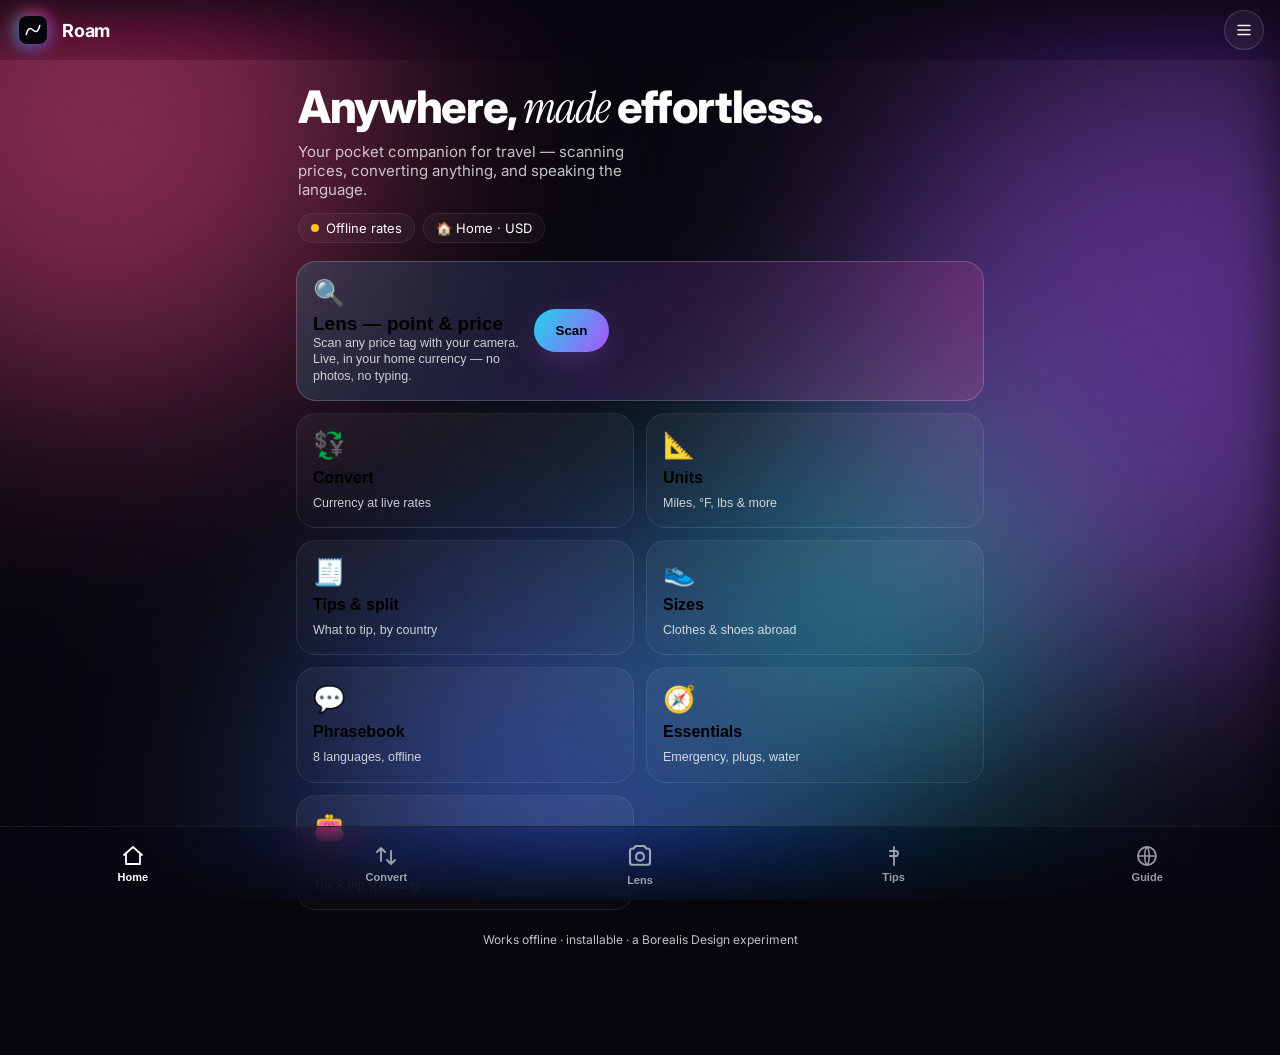
==== converter/index.html @ 6e143a07 "Roam: replace studio escape-link with an in-app menu Roam is a standalone installable app; the appba" ====
<!DOCTYPE html>
<html lang="en">
<head>
<meta charset="UTF-8" />
<meta name="viewport" content="width=device-width, initial-scale=1.0, viewport-fit=cover, maximum-scale=1" />
<title>Roam — your pocket travel companion</title>
<meta name="description" content="Roam by Borealis: point your camera at any price tag and see it in your home currency — plus offline converters, tipping, sizes, a phrasebook and country essentials for travellers." />
<meta name="theme-color" content="#07060d" />

<!-- PWA -->
<link rel="manifest" href="manifest.webmanifest" />
<meta name="mobile-web-app-capable" content="yes" />
<meta name="apple-mobile-web-app-capable" content="yes" />
<meta name="apple-mobile-web-app-status-bar-style" content="black-translucent" />
<meta name="apple-mobile-web-app-title" content="Roam" />
<meta name="application-name" content="Roam" />

<link rel="icon" type="image/svg+xml" href="/favicon.svg" />
<link rel="icon" type="image/png" sizes="192x192" href="icons/icon-192.png" />
<link rel="apple-touch-icon" href="icons/apple-touch-icon.png" />

<link rel="preconnect" href="https://fonts.googleapis.com" />
<link rel="preconnect" href="https://fonts.gstatic.com" crossorigin />
<!-- Fonts load async so a slow font CDN can never block rendering; system
     fonts show first (display=swap) and Inter swaps in when ready. -->
<link rel="preload" as="style" href="https://fonts.googleapis.com/css2?family=Inter:wght@300;400;500;600;700;800;900&family=Instrument+Serif:ital@0;1&display=swap" />
<link href="https://fonts.googleapis.com/css2?family=Inter:wght@300;400;500;600;700;800;900&family=Instrument+Serif:ital@0;1&display=swap" rel="stylesheet" media="print" onload="this.media='all'" />
<noscript><link href="https://fonts.googleapis.com/css2?family=Inter:wght@300;400;500;600;700;800;900&family=Instrument+Serif:ital@0;1&display=swap" rel="stylesheet" /></noscript>

<style>
  :root {
    --bg: #07060d; --bg-2: #0c0a18; --fg: #ffffff; --muted: #ffffff;
    --border: rgba(255,255,255,0.08); --border-strong: rgba(255,255,255,0.16);
    --aurora-1: #ff4d8d; --aurora-2: #a855f7; --aurora-3: #4f7cff;
    --aurora-4: #22d3ee; --aurora-5: #fbbf24; --aurora-6: #34d399;
    --good: #34d399; --warn: #fbbf24; --bad: #fb7185;
    --safe-top: env(safe-area-inset-top, 0px);
    --safe-bottom: env(safe-area-inset-bottom, 0px);
  }
  * { box-sizing: border-box; -webkit-tap-highlight-color: transparent; }
  html { -webkit-text-size-adjust: 100%; }
  body {
    margin: 0; min-height: 100vh; background: var(--bg); color: var(--fg);
    font-family: 'Inter', system-ui, -apple-system, sans-serif;
    -webkit-font-smoothing: antialiased; -moz-osx-font-smoothing: grayscale;
    overflow-x: hidden;
  }
  .serif { font-family: 'Instrument Serif', serif; font-weight: 400; font-style: italic; }

  /* Aurora backdrop */
  .aurora-stage { position: fixed; inset: 0; overflow: hidden; z-index: 0; pointer-events: none; }
  .aurora-blob { position: absolute; border-radius: 50%; filter: blur(120px); opacity: 0.5; mix-blend-mode: screen; will-change: transform; }
  .b1 { background: var(--aurora-1); width: 560px; height: 560px; top: -160px; left: -180px; animation: f1 18s ease-in-out infinite alternate; }
  .b2 { background: var(--aurora-2); width: 640px; height: 640px; top: 20px; right: -220px; animation: f2 22s ease-in-out infinite alternate; }
  .b3 { background: var(--aurora-3); width: 520px; height: 520px; bottom: -160px; left: 24%; animation: f3 20s ease-in-out infinite alternate; }
  .b4 { background: var(--aurora-4); width: 380px; height: 380px; top: 46%; left: 54%; animation: f4 24s ease-in-out infinite alternate; }
  @keyframes f1 { to { transform: translate(180px,120px) scale(1.2);} }
  @keyframes f2 { to { transform: translate(-160px,180px) scale(0.9);} }
  @keyframes f3 { to { transform: translate(150px,-180px) scale(1.15);} }
  @keyframes f4 { to { transform: translate(-180px,-110px) scale(1.3);} }
  .noise { position: fixed; inset: 0; pointer-events: none; opacity: 0.05; z-index: 1;
    background-image: url("data:image/svg+xml,%3Csvg viewBox='0 0 200 200' xmlns='http://www.w3.org/2000/svg'%3E%3Cfilter id='n'%3E%3CfeTurbulence type='fractalNoise' baseFrequency='0.9' numOctaves='3'/%3E%3C/filter%3E%3Crect width='100%25' height='100%25' filter='url(%23n)' opacity='0.6'/%3E%3C/svg%3E"); mix-blend-mode: overlay; }

  .glass { position: relative; border-radius: 24px;
    background: linear-gradient(180deg, rgba(255,255,255,0.055), rgba(255,255,255,0.015));
    backdrop-filter: blur(24px) saturate(180%); -webkit-backdrop-filter: blur(24px) saturate(180%);
    border: 1px solid var(--border);
    box-shadow: inset 0 1px 0 0 rgba(255,255,255,0.14), 0 20px 60px -22px rgba(0,0,0,0.6); }

  .btn-primary { display:inline-flex; align-items:center; justify-content:center; gap:8px;
    padding:14px 22px; border-radius:999px; font-weight:600; color:#000; border:0; cursor:pointer;
    background: linear-gradient(120deg, var(--aurora-4), var(--aurora-2), var(--aurora-1)); background-size:200% 200%;
    transition: transform .3s cubic-bezier(.2,.9,.3,1), background-position .6s ease, box-shadow .4s ease;
    box-shadow: 0 8px 34px -10px rgba(168,85,247,0.55); }
  .btn-primary:hover { background-position:100% 50%; transform: translateY(-1px); }
  .btn-primary:active { transform: translateY(0); }
  .btn-ghost { display:inline-flex; align-items:center; justify-content:center; gap:8px;
    padding:12px 18px; border-radius:999px; font-weight:600; color:var(--fg); cursor:pointer;
    border:1px solid var(--border-strong); background: linear-gradient(180deg, rgba(255,255,255,0.07), rgba(255,255,255,0.02));
    transition: border-color .25s, background .25s; text-decoration:none; }
  .btn-ghost:hover { border-color: rgba(255,255,255,0.3); background: linear-gradient(180deg, rgba(255,255,255,0.11), rgba(255,255,255,0.03)); }

  /* App bar */
  #appbar { position: sticky; top: 0; z-index: 40; padding: calc(var(--safe-top) + 10px) 16px 10px;
    display:flex; align-items:center; gap:12px;
    backdrop-filter: blur(20px) saturate(160%); -webkit-backdrop-filter: blur(20px) saturate(160%);
    background: linear-gradient(180deg, rgba(7,6,13,0.7), rgba(7,6,13,0.25)); }
  #appbar .title { font-weight: 700; font-size: 18px; letter-spacing:-0.01em; }
  .icon-btn { width:40px; height:40px; border-radius:999px; display:grid; place-items:center; cursor:pointer;
    border:1px solid var(--border-strong); background: rgba(255,255,255,0.05); color:var(--fg); flex:0 0 auto; }
  .icon-btn:hover { background: rgba(255,255,255,0.1); }

  main#view { position: relative; z-index: 10; padding: 16px 16px calc(96px + var(--safe-bottom)); max-width: 720px; margin: 0 auto; }

  /* Home launcher */
  .brandmark { width:34px; height:34px; display:grid; place-items:center; position:relative; }
  .brandmark span.glow { position:absolute; inset:0; border-radius:11px; filter:blur(8px); opacity:.7;
    background: conic-gradient(from 0deg, var(--aurora-1), var(--aurora-2), var(--aurora-3), var(--aurora-4), var(--aurora-1)); }
  .brandmark span.core { position:absolute; inset:3px; border-radius:8px; background: var(--bg); }
  .tile-grid { display:grid; grid-template-columns: repeat(2, 1fr); gap:12px; }
  .tile { display:flex; flex-direction:column; gap:8px; padding:16px; border-radius:20px; cursor:pointer;
    border:1px solid var(--border); background: linear-gradient(180deg, rgba(255,255,255,0.05), rgba(255,255,255,0.015));
    transition: transform .2s, border-color .2s, background .2s; text-align:left; }
  .tile:hover { transform: translateY(-2px); border-color: rgba(255,255,255,0.24); background: linear-gradient(180deg, rgba(255,255,255,0.09), rgba(255,255,255,0.03)); }
  .tile .emoji { font-size: 26px; }
  .tile .t-name { font-weight: 700; font-size: 16px; }
  .tile .t-sub { font-size: 12.5px; color: var(--muted); opacity: .78; line-height: 1.3; }
  .tile.flag { grid-column: 1 / -1; background: linear-gradient(120deg, rgba(34,211,238,0.16), rgba(168,85,247,0.16), rgba(255,77,141,0.16)); border-color: rgba(255,255,255,0.18); }
  .tile.flag .row { display:flex; align-items:center; justify-content:space-between; gap:12px; }

  /* Inputs / controls */
  .field { background: rgba(4,3,10,0.55); border:1px solid var(--border-strong); border-radius:16px; padding:14px 16px; }
  .field label { font-size:11px; text-transform:uppercase; letter-spacing:.12em; color:var(--muted); opacity:.7; font-weight:700; }
  .num-input, .text-input { width:100%; background:transparent; border:0; outline:0; color:var(--fg);
    font-weight:700; font-size:28px; letter-spacing:-0.02em; -moz-appearance:textfield; }
  .num-input::-webkit-outer-spin-button, .num-input::-webkit-inner-spin-button { -webkit-appearance:none; margin:0; }
  .num-input::placeholder { color: rgba(255,255,255,0.35); }
  select.sel { appearance:none; -webkit-appearance:none; width:100%; cursor:pointer; outline:0; color:var(--fg);
    background: linear-gradient(180deg, rgba(255,255,255,0.08), rgba(255,255,255,0.02)); border:1px solid var(--border-strong);
    border-radius:14px; padding:12px 38px 12px 14px; font-size:15px; font-weight:600;
    background-image: url("data:image/svg+xml,%3Csvg xmlns='http://www.w3.org/2000/svg' width='16' height='16' viewBox='0 0 24 24' fill='none'%3E%3Cpath d='M6 9l6 6 6-6' stroke='%23ffffff' stroke-width='2' stroke-linecap='round' stroke-linejoin='round'/%3E%3C/svg%3E");
    background-repeat:no-repeat; background-position: right 12px center; }
  select.sel option { background: var(--bg-2); color: var(--fg); }
  .seg { display:flex; gap:6px; background: rgba(255,255,255,0.05); border:1px solid var(--border); border-radius:14px; padding:5px; overflow-x:auto; }
  .seg button { flex:1 0 auto; white-space:nowrap; border:0; cursor:pointer; border-radius:10px; padding:9px 12px; font-weight:600; font-size:13.5px; color:var(--fg); background:transparent; }
  .seg button.active { background: linear-gradient(120deg, var(--aurora-4), var(--aurora-2)); color:#000; }
  .chip { display:inline-flex; align-items:center; gap:6px; font-size:13px; font-weight:600; color:var(--fg);
    padding:8px 13px; border-radius:999px; border:1px solid var(--border); background: rgba(255,255,255,0.03); cursor:pointer; }
  .chip:hover { border-color: rgba(255,255,255,0.24); }
  .big-out { font-weight:800; font-size: clamp(2rem, 8vw, 3rem); letter-spacing:-0.03em; color:#fff; text-shadow: 0 2px 8px rgba(0,0,0,0.45); }
  .swap-btn { display:grid; place-items:center; width:48px; height:48px; border-radius:999px; cursor:pointer;
    border:1px solid var(--border-strong); color:var(--fg); background: linear-gradient(180deg, rgba(255,255,255,0.10), rgba(255,255,255,0.02)); }
  .swap-btn.spin svg { transform: rotate(180deg); } .swap-btn svg { transition: transform .4s cubic-bezier(.2,.9,.3,1); }
  .row-list > div { display:flex; align-items:center; justify-content:space-between; padding:13px 2px; border-bottom:1px solid var(--border); }
  .row-list > div:last-child { border-bottom:0; }
  .pill-good { color:#0b0a14; background: var(--good); } .pill-warn { color:#0b0a14; background: var(--warn); } .pill-bad { color:#0b0a14; background: var(--bad); }
  .stat { display:inline-flex; align-items:center; gap:7px; font-size:13px; padding:6px 12px; border-radius:999px; border:1px solid var(--border); background: rgba(255,255,255,0.03); }
  .dot { width:8px; height:8px; border-radius:50%; background: var(--good); }
  .dot.stale { background: var(--warn); }

  /* Bottom tab bar */
  #tabbar { position: fixed; left:0; right:0; bottom:0; z-index:45; display:flex; justify-content:space-around; align-items:center;
    padding: 8px 8px calc(8px + var(--safe-bottom)); gap:4px;
    backdrop-filter: blur(24px) saturate(180%); -webkit-backdrop-filter: blur(24px) saturate(180%);
    background: linear-gradient(180deg, rgba(7,6,13,0.35), rgba(7,6,13,0.85)); border-top:1px solid var(--border); }
  .tab { flex:1; display:flex; flex-direction:column; align-items:center; gap:3px; padding:6px 4px; border:0; background:transparent; color:var(--muted); opacity:.6; cursor:pointer; font-size:11px; font-weight:600; border-radius:12px; }
  .tab.active { opacity:1; color:#fff; }
  .tab .ti { width:24px; height:24px; }
  .tab.lens { position:relative; }
  .tab.lens .ti { width:30px; height:30px; }

  /* Lens (fullscreen) */
  #lensStage { position: fixed; inset:0; z-index:60; background:#000; display:none; }
  #lensStage.on { display:block; }
  #lensVideo { position:absolute; inset:0; width:100%; height:100%; object-fit:cover; }
  .lens-scrim { position:absolute; inset:0; background: radial-gradient(120% 80% at 50% 45%, transparent 40%, rgba(0,0,0,0.55) 100%); pointer-events:none; }
  .reticle { position:absolute; left:8%; right:8%; top:40%; height:20%;
    border:2px solid rgba(255,255,255,0.9); border-radius:16px; box-shadow: 0 0 0 100vmax rgba(0,0,0,0.28); pointer-events:none; }
  .reticle::before, .reticle::after { content:''; position:absolute; left:50%; transform:translateX(-50%); width:80%; height:2px; background: linear-gradient(90deg, transparent, var(--aurora-4), transparent); animation: scanline 2.2s ease-in-out infinite; }
  @keyframes scanline { 0%{top:6%;opacity:.2} 50%{top:90%;opacity:1} 100%{top:6%;opacity:.2} }
  .lens-top { position:absolute; top:calc(var(--safe-top) + 12px); left:12px; right:12px; z-index:3; display:flex; align-items:center; gap:8px; }
  .lens-bottom { position:absolute; bottom:calc(var(--safe-bottom) + 20px); left:12px; right:12px; z-index:3; display:flex; flex-direction:column; gap:12px; align-items:center; }
  .lens-result { min-width:220px; text-align:center; padding:14px 22px; border-radius:20px; background: rgba(6,5,12,0.82);
    border:1px solid rgba(255,255,255,0.18); backdrop-filter: blur(10px); box-shadow: 0 12px 40px -12px rgba(0,0,0,0.7); }
  .lens-result .conv { font-weight:800; font-size: clamp(2.2rem,10vw,3.2rem); line-height:1; color:#fff; }
  .lens-result .src { font-size:14px; color:#fff; opacity:.75; margin-top:4px; }
  .lens-pill { display:inline-flex; align-items:center; gap:8px; padding:8px 14px; border-radius:999px; background: rgba(6,5,12,0.75); border:1px solid rgba(255,255,255,0.16); font-size:13px; font-weight:600; }
  .lens-controls { display:flex; align-items:center; gap:10px; }
  .lens-cta-round { width:52px; height:52px; border-radius:999px; display:grid; place-items:center; border:1px solid rgba(255,255,255,0.2); background: rgba(6,5,12,0.7); color:#fff; cursor:pointer; }
  .lens-sel { background: rgba(6,5,12,0.75); color:#fff; border:1px solid rgba(255,255,255,0.18); border-radius:12px; padding:9px 30px 9px 12px; font-weight:700; font-size:14px; appearance:none; -webkit-appearance:none;
    background-image: url("data:image/svg+xml,%3Csvg xmlns='http://www.w3.org/2000/svg' width='14' height='14' viewBox='0 0 24 24' fill='none'%3E%3Cpath d='M6 9l6 6 6-6' stroke='%23fff' stroke-width='2' stroke-linecap='round' stroke-linejoin='round'/%3E%3C/svg%3E"); background-repeat:no-repeat; background-position: right 9px center; }
  .lens-sel option { background:#0c0a18; color:#fff; }
  .lens-overlay-msg { position:absolute; inset:0; z-index:4; display:flex; align-items:center; justify-content:center; padding:28px; text-align:center; }

  .fade-up { animation: fadeUp .5s cubic-bezier(.2,.9,.3,1) both; }
  @keyframes fadeUp { from{opacity:0; transform:translateY(16px)} to{opacity:1; transform:translateY(0)} }

  /* ========== App menu (right-hand sheet) ==========
     Solid panel, transform-only transition — cheap on any GPU. */
  .menu-sheet { position: fixed; inset: 0; z-index: 58; pointer-events: none; }
  .menu-backdrop { position: absolute; inset: 0; background: rgba(3,2,8,0.62); opacity: 0; transition: opacity .3s ease; }
  .menu-panel {
    position: absolute; top: 0; right: 0; bottom: 0; width: min(340px, 88vw);
    background: linear-gradient(180deg, #110e21 0%, #0b0918 100%);
    border-left: 1px solid var(--border-strong);
    transform: translateX(103%); transition: transform .35s cubic-bezier(.2,.9,.3,1);
    display: flex; flex-direction: column; overflow-y: auto;
    padding: calc(var(--safe-top) + 14px) 18px calc(var(--safe-bottom) + 18px);
    box-shadow: -24px 0 60px -20px rgba(0,0,0,0.7);
  }
  .menu-sheet.on { pointer-events: auto; }
  .menu-sheet.on .menu-backdrop { opacity: 1; }
  .menu-sheet.on .menu-panel { transform: translateX(0); }
  /* flex-shrink:0 — without it, content taller than the viewport makes the
     flex column compress sections into each other (overlapping taps). The
     panel scrolls instead. */
  .menu-panel > * { flex-shrink: 0; }
  .menu-sec { margin-top: 20px; }
  .menu-label { font-size: 11px; letter-spacing: .14em; text-transform: uppercase; font-weight: 700; opacity: .55; margin-bottom: 8px; }
  .menu-item {
    display: flex; align-items: center; gap: 12px; width: 100%; padding: 12px 10px;
    border-radius: 12px; border: 0; background: transparent; color: #fff;
    font-size: 15px; font-weight: 600; cursor: pointer; text-align: left; font-family: inherit;
  }
  .menu-item:hover { background: rgba(255,255,255,0.06); }
  .menu-item .mi { width: 26px; text-align: center; font-size: 18px; flex: 0 0 auto; }
  .menu-item .sub { font-size: 12px; font-weight: 500; opacity: .55; display: block; margin-top: 1px; }

  /* ========== Mobile GPU relief ==========
     Large blurred, blended, animated blobs are very expensive to composite
     on phone GPUs. Use fewer, softer, static blobs and lighter glass on
     small screens so the app never stutters or hangs. */
  @media (max-width: 768px) {
    .aurora-blob { filter: blur(60px); opacity: 0.36; mix-blend-mode: normal; animation: none !important; will-change: auto; }
    .aurora-blob.b4 { display: none; }
    .noise { display: none; }
    .glass { backdrop-filter: blur(12px) saturate(160%); -webkit-backdrop-filter: blur(12px) saturate(160%); }
    #appbar { backdrop-filter: blur(12px) saturate(150%); -webkit-backdrop-filter: blur(12px) saturate(150%); }
    #tabbar { backdrop-filter: blur(12px) saturate(150%); -webkit-backdrop-filter: blur(12px) saturate(150%); }
  }
  @media (prefers-reduced-motion: reduce) {
    .aurora-blob { animation: none !important; }
    .reticle::before, .reticle::after { animation: none !important; }
  }
  .muted { color: var(--muted); opacity:.75; }
  ::selection { background: var(--aurora-2); color:#fff; }
  ::-webkit-scrollbar { width:9px; height:9px; } ::-webkit-scrollbar-thumb { background: rgba(255,255,255,0.1); border-radius:4px; }
  a { color: inherit; }
</style>
</head>
<body>

<div class="aurora-stage"><span class="aurora-blob b1"></span><span class="aurora-blob b2"></span><span class="aurora-blob b3"></span><span class="aurora-blob b4"></span></div>
<div class="noise"></div>

<header id="appbar">
  <button id="backBtn" class="icon-btn" aria-label="Back" style="display:none">
    <svg width="18" height="18" viewBox="0 0 24 24" fill="none"><path d="M15 18l-6-6 6-6" stroke="currentColor" stroke-width="2" stroke-linecap="round" stroke-linejoin="round"/></svg>
  </button>
  <span id="brand" class="brandmark" style="cursor:pointer"><span class="glow"></span><span class="core"></span>
    <svg style="position:relative" width="18" height="18" viewBox="0 0 24 24" fill="none"><path d="M3 18 Q6 6 12 12 T 21 6" stroke="white" stroke-width="2" stroke-linecap="round"/></svg>
  </span>
  <span class="title" id="appTitle">Roam</span>
  <span style="flex:1"></span>
  <button id="menuBtn" class="icon-btn" aria-label="Open menu" aria-expanded="false" aria-controls="menuSheet">
    <svg width="18" height="18" viewBox="0 0 24 24" fill="none"><path d="M4 12h16M4 6h16M4 18h16" stroke="currentColor" stroke-width="2" stroke-linecap="round"/></svg>
  </button>
</header>

<main id="view"><!-- rendered by app.js --></main>

<nav id="tabbar">
  <button class="tab" data-nav="#/" ><svg class="ti" viewBox="0 0 24 24" fill="none"><path d="M3 11l9-8 9 8M5 10v10h14V10" stroke="currentColor" stroke-width="1.8" stroke-linecap="round" stroke-linejoin="round"/></svg>Home</button>
  <button class="tab" data-nav="#/convert"><svg class="ti" viewBox="0 0 24 24" fill="none"><path d="M7 4v13M7 4L3 8M7 4l4 4M17 20V7M17 20l4-4M17 20l-4-4" stroke="currentColor" stroke-width="1.8" stroke-linecap="round" stroke-linejoin="round"/></svg>Convert</button>
  <button class="tab lens" data-nav="#/lens"><svg class="ti" viewBox="0 0 24 24" fill="none"><path d="M4 8a2 2 0 0 1 2-2h1l1.2-1.6A1 1 0 0 1 9 4h6a1 1 0 0 1 .8.4L17 6h1a2 2 0 0 1 2 2v9a2 2 0 0 1-2 2H6a2 2 0 0 1-2-2V8Z" stroke="currentColor" stroke-width="1.7"/><circle cx="12" cy="12.5" r="3.2" stroke="currentColor" stroke-width="1.7"/></svg>Lens</button>
  <button class="tab" data-nav="#/tips"><svg class="ti" viewBox="0 0 24 24" fill="none"><path d="M12 3v18M8 7h5.5a2.5 2.5 0 0 1 0 5H8m0 0h7" stroke="currentColor" stroke-width="1.8" stroke-linecap="round" stroke-linejoin="round"/></svg>Tips</button>
  <button class="tab" data-nav="#/essentials"><svg class="ti" viewBox="0 0 24 24" fill="none"><circle cx="12" cy="12" r="9" stroke="currentColor" stroke-width="1.8"/><path d="M3 12h18M12 3c3 3 3 15 0 18M12 3c-3 3-3 15 0 18" stroke="currentColor" stroke-width="1.5"/></svg>Guide</button>
</nav>

<!-- ========== APP MENU ========== -->
<div id="menuSheet" class="menu-sheet" aria-hidden="true" role="dialog" aria-label="Roam menu">
  <div class="menu-backdrop" id="menuBackdrop"></div>
  <div class="menu-panel">
    <div style="display:flex;align-items:center;gap:10px">
      <span class="brandmark"><span class="glow"></span><span class="core"></span>
        <svg style="position:relative" width="16" height="16" viewBox="0 0 24 24" fill="none"><path d="M3 18 Q6 6 12 12 T 21 6" stroke="white" stroke-width="2" stroke-linecap="round"/></svg>
      </span>
      <strong style="font-size:17px">Roam</strong>
      <span style="flex:1"></span>
      <button id="menuClose" class="icon-btn" aria-label="Close menu">
        <svg width="17" height="17" viewBox="0 0 24 24" fill="none"><path d="M6 6l12 12M18 6L6 18" stroke="currentColor" stroke-width="2" stroke-linecap="round"/></svg>
      </button>
    </div>

    <div class="menu-sec">
      <div class="menu-label">Your currencies</div>
      <div class="field" style="margin-bottom:10px">
        <label>Home currency</label>
        <select id="menuHome" class="sel" style="margin-top:6px" aria-label="Home currency"></select>
      </div>
      <div class="field">
        <label>Travelling in</label>
        <select id="menuShop" class="sel" style="margin-top:6px" aria-label="Travel currency"></select>
      </div>
    </div>

    <div class="menu-sec">
      <div class="menu-label">Exchange rates</div>
      <div style="display:flex;align-items:center;justify-content:space-between;gap:10px;flex-wrap:wrap">
        <span class="stat" data-rate-status><span class="dot"></span><span data-rate-text>Rates…</span></span>
        <button id="menuRefresh" class="btn-ghost" style="padding:9px 16px;font-size:13px">Refresh</button>
      </div>
    </div>

    <div class="menu-sec">
      <div class="menu-label">Tools</div>
      <button class="menu-item" data-nav="#/lens"><span class="mi">🔍</span><span>Lens<span class="sub">Scan prices with your camera</span></span></button>
      <button class="menu-item" data-nav="#/convert"><span class="mi">💱</span><span>Convert<span class="sub">Currency at live rates</span></span></button>
      <button class="menu-item" data-nav="#/units"><span class="mi">📐</span><span>Units<span class="sub">Miles, °F, lbs &amp; more</span></span></button>
      <button class="menu-item" data-nav="#/tips"><span class="mi">🧾</span><span>Tips &amp; split<span class="sub">What to tip, by country</span></span></button>
      <button class="menu-item" data-nav="#/sizes"><span class="mi">👟</span><span>Sizes<span class="sub">Clothes &amp; shoes abroad</span></span></button>
      <button class="menu-item" data-nav="#/phrasebook"><span class="mi">💬</span><span>Phrasebook<span class="sub">8 languages, offline</span></span></button>
      <button class="menu-item" data-nav="#/essentials"><span class="mi">🧭</span><span>Essentials<span class="sub">Emergency, plugs, water</span></span></button>
      <button class="menu-item" data-nav="#/wallet"><span class="mi">👛</span><span>Wallet<span class="sub">Track trip spending</span></span></button>
    </div>

    <div class="menu-sec" id="menuInstallWrap" style="display:none">
      <button id="menuInstall" class="btn-primary" style="width:100%">⤓ Install Roam</button>
    </div>

    <span style="flex:1"></span>
    <p style="font-size:11.5px;opacity:.5;margin:20px 0 0;line-height:1.5">Works offline once loaded · rates are indicative.<br/>A Borealis Design experiment.</p>
  </div>
</div>

<!-- Fullscreen Lens stage (kept outside #view so the camera survives re-renders) -->
<div id="lensStage">
  <video id="lensVideo" autoplay playsinline muted></video>
  <canvas id="lensOcr" hidden></canvas>
  <div class="lens-scrim"></div>
  <div class="reticle" id="lensReticle"></div>
  <div class="lens-top">
    <button id="lensClose" class="lens-cta-round" aria-label="Close scanner">
      <svg width="20" height="20" viewBox="0 0 24 24" fill="none"><path d="M6 6l12 12M18 6L6 18" stroke="currentColor" stroke-width="2" stroke-linecap="round"/></svg>
    </button>
    <span style="flex:1"></span>
    <span class="lens-pill" id="lensStatus">Point at a price</span>
  </div>
  <div class="lens-overlay-msg" id="lensMsg" style="display:none"></div>
  <div class="lens-bottom">
    <div class="lens-result" id="lensResult" style="display:none">
      <div class="conv" id="lensConv">—</div>
      <div class="src" id="lensSrc"></div>
    </div>
    <div class="lens-controls">
      <label class="lens-pill" style="gap:6px">From
        <select id="lensShop" class="lens-sel" aria-label="Shop currency"></select>
      </label>
      <button id="lensTorch" class="lens-cta-round" aria-label="Toggle flashlight" style="display:none">
        <svg width="20" height="20" viewBox="0 0 24 24" fill="none"><path d="M9 2h6l-1 7h3l-8 13 2-9H8l1-11z" stroke="currentColor" stroke-width="1.7" stroke-linejoin="round"/></svg>
      </button>
      <label class="lens-pill" style="gap:6px">To
        <select id="lensHome" class="lens-sel" aria-label="Home currency"></select>
      </label>
    </div>
  </div>
</div>

<script type="module" src="app.js"></script>
</body>
</html>
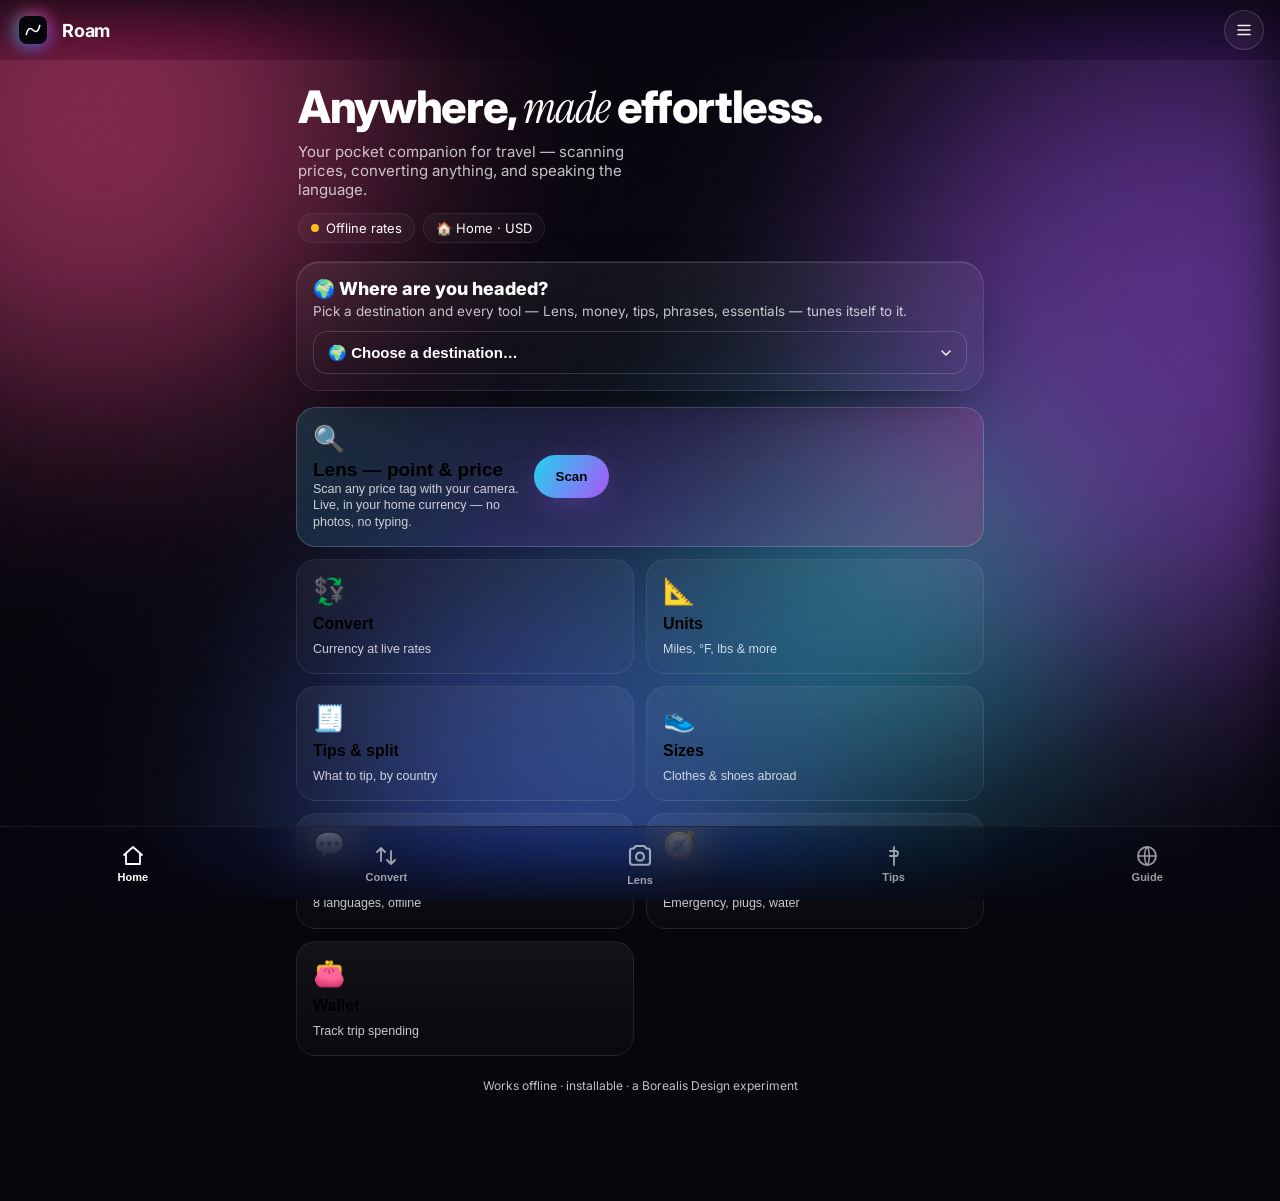
==== commit 4eaded48: "Destination mode: pick a country, the whole app retunes to it Roam now has a first-class trip destin" ====
--- a/converter/index.html
+++ b/converter/index.html
@@ -273,14 +273,14 @@
     </div>
 
     <div class="menu-sec">
-      <div class="menu-label">Your currencies</div>
+      <div class="menu-label">Your trip</div>
       <div class="field" style="margin-bottom:10px">
+        <label>Travelling to</label>
+        <select id="menuDest" class="sel" style="margin-top:6px" aria-label="Destination country"></select>
+      </div>
+      <div class="field">
         <label>Home currency</label>
         <select id="menuHome" class="sel" style="margin-top:6px" aria-label="Home currency"></select>
-      </div>
-      <div class="field">
-        <label>Travelling in</label>
-        <select id="menuShop" class="sel" style="margin-top:6px" aria-label="Travel currency"></select>
       </div>
     </div>
 
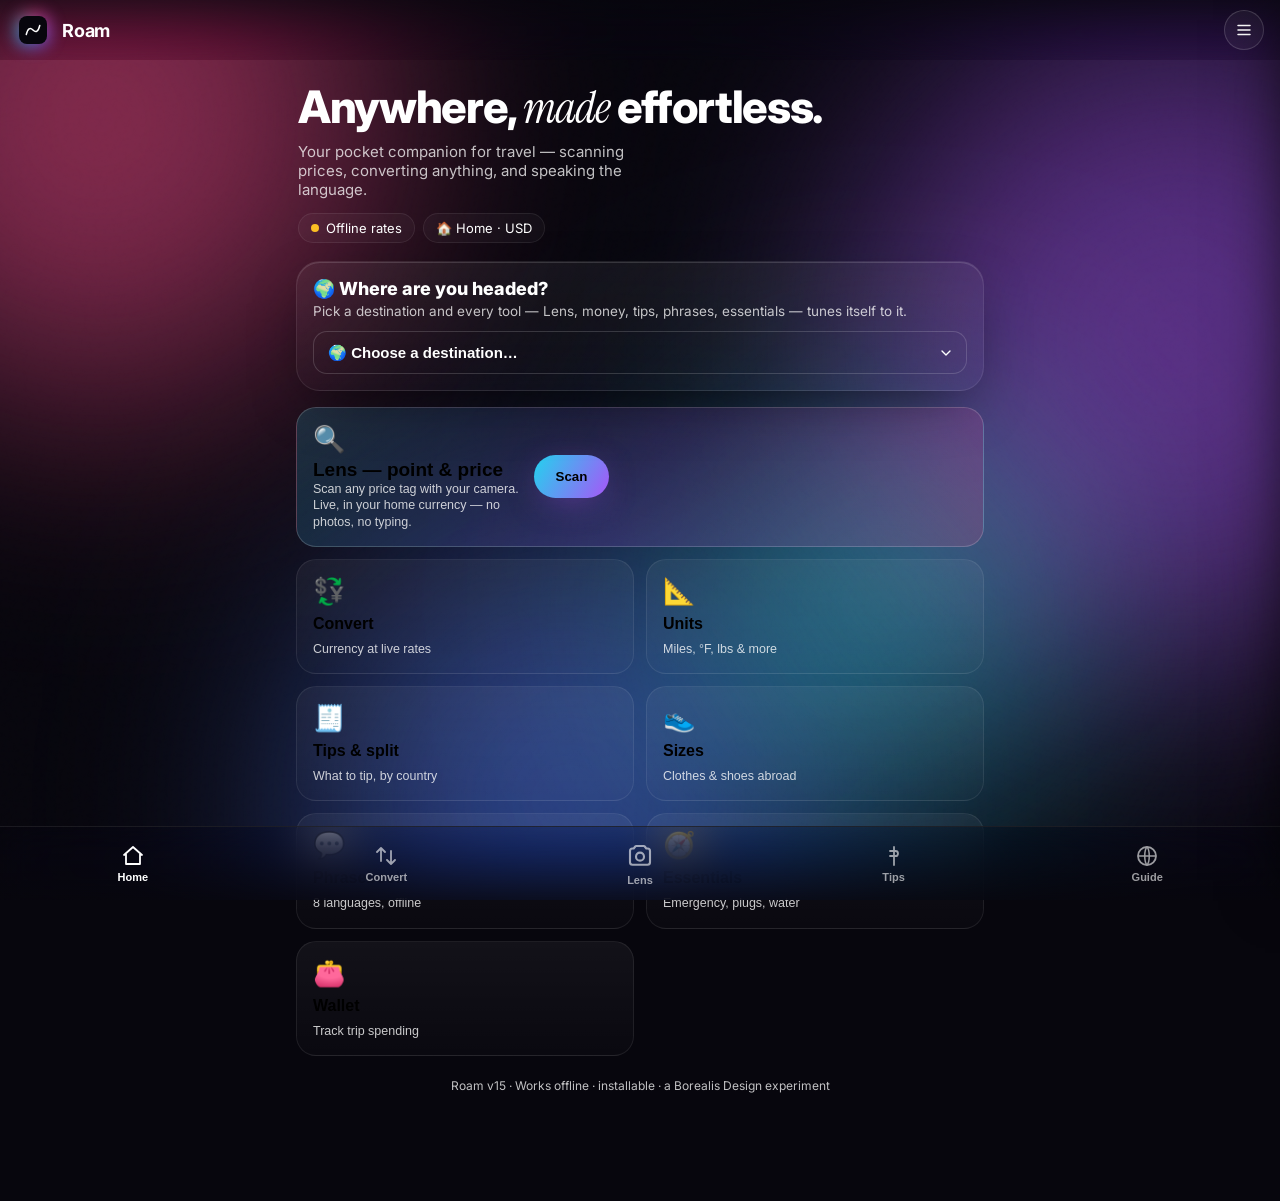
==== commit 7886f99a: "Destination currency lock + visible app/lens versions With a trip destination set (e.g. Canada), the" ====
--- a/converter/index.html
+++ b/converter/index.html
@@ -154,7 +154,7 @@
   #lensStage.on { display:block; }
   #lensVideo { position:absolute; inset:0; width:100%; height:100%; object-fit:cover; }
   .lens-scrim { position:absolute; inset:0; background: radial-gradient(120% 80% at 50% 45%, transparent 40%, rgba(0,0,0,0.55) 100%); pointer-events:none; }
-  .reticle { position:absolute; left:8%; right:8%; top:40%; height:20%;
+  .reticle { position:absolute; left:8%; right:8%; top:32%; height:36%;
     border:2px solid rgba(255,255,255,0.9); border-radius:16px; box-shadow: 0 0 0 100vmax rgba(0,0,0,0.28); pointer-events:none; }
   .reticle::before, .reticle::after { content:''; position:absolute; left:50%; transform:translateX(-50%); width:80%; height:2px; background: linear-gradient(90deg, transparent, var(--aurora-4), transparent); animation: scanline 2.2s ease-in-out infinite; }
   @keyframes scanline { 0%{top:6%;opacity:.2} 50%{top:90%;opacity:1} 100%{top:6%;opacity:.2} }
@@ -172,6 +172,28 @@
   .lens-sel option { background:#0c0a18; color:#fff; }
   .lens-overlay-msg { position:absolute; inset:0; z-index:4; display:flex; align-items:center; justify-content:center; padding:28px; text-align:center; }
 
+  /* Lock-on box: drawn over the number currently being converted. Moving =
+     scanning is alive; green = locked. */
+  .lens-lock {
+    position:absolute; z-index:2; pointer-events:none; opacity:0;
+    border:2.5px solid #22e06c; border-radius:10px;
+    box-shadow: 0 0 0 2px rgba(34,224,108,0.22), 0 0 18px rgba(34,224,108,0.45);
+    transition: left .18s ease-out, top .18s ease-out, width .18s ease-out, height .18s ease-out, opacity .25s ease;
+  }
+  .lens-lock.on { opacity:1; }
+  .lens-lock.stale { opacity:.35; }
+  /* Tap-to-focus ping (camera-style) */
+  .lens-focus {
+    position:absolute; z-index:2; width:64px; height:64px; pointer-events:none; opacity:0;
+    border:2px solid #ffd60a; border-radius:14px; transform:translate(-50%,-50%) scale(1.3);
+  }
+  .lens-focus.ping { animation: focusPing .6s ease-out; }
+  @keyframes focusPing {
+    0% { opacity:1; transform:translate(-50%,-50%) scale(1.35); }
+    70% { opacity:.9; transform:translate(-50%,-50%) scale(.95); }
+    100% { opacity:0; transform:translate(-50%,-50%) scale(.9); }
+  }
+
   .fade-up { animation: fadeUp .5s cubic-bezier(.2,.9,.3,1) both; }
   @keyframes fadeUp { from{opacity:0; transform:translateY(16px)} to{opacity:1; transform:translateY(0)} }
 
@@ -319,10 +341,13 @@
   <canvas id="lensOcr" hidden></canvas>
   <div class="lens-scrim"></div>
   <div class="reticle" id="lensReticle"></div>
+  <div class="lens-lock" id="lensLock"></div>
+  <div class="lens-focus" id="lensFocus"></div>
   <div class="lens-top">
     <button id="lensClose" class="lens-cta-round" aria-label="Close scanner">
       <svg width="20" height="20" viewBox="0 0 24 24" fill="none"><path d="M6 6l12 12M18 6L6 18" stroke="currentColor" stroke-width="2" stroke-linecap="round"/></svg>
     </button>
+    <span class="lens-pill" id="lensVer" style="font-size:11px;opacity:.75"></span>
     <span style="flex:1"></span>
     <span class="lens-pill" id="lensStatus">Point at a price</span>
   </div>
@@ -343,6 +368,10 @@
         <select id="lensHome" class="lens-sel" aria-label="Home currency"></select>
       </label>
     </div>
+    <button id="lensReset" class="lens-pill" style="gap:8px;cursor:pointer;font-family:inherit;color:#fff;border:1px solid rgba(255,255,255,0.16)" aria-label="Reset the scanner">
+      <svg width="15" height="15" viewBox="0 0 24 24" fill="none"><path d="M20 12a8 8 0 1 1-2.34-5.66M20 4v4h-4" stroke="currentColor" stroke-width="2" stroke-linecap="round" stroke-linejoin="round"/></svg>
+      Reset scanner
+    </button>
   </div>
 </div>
 
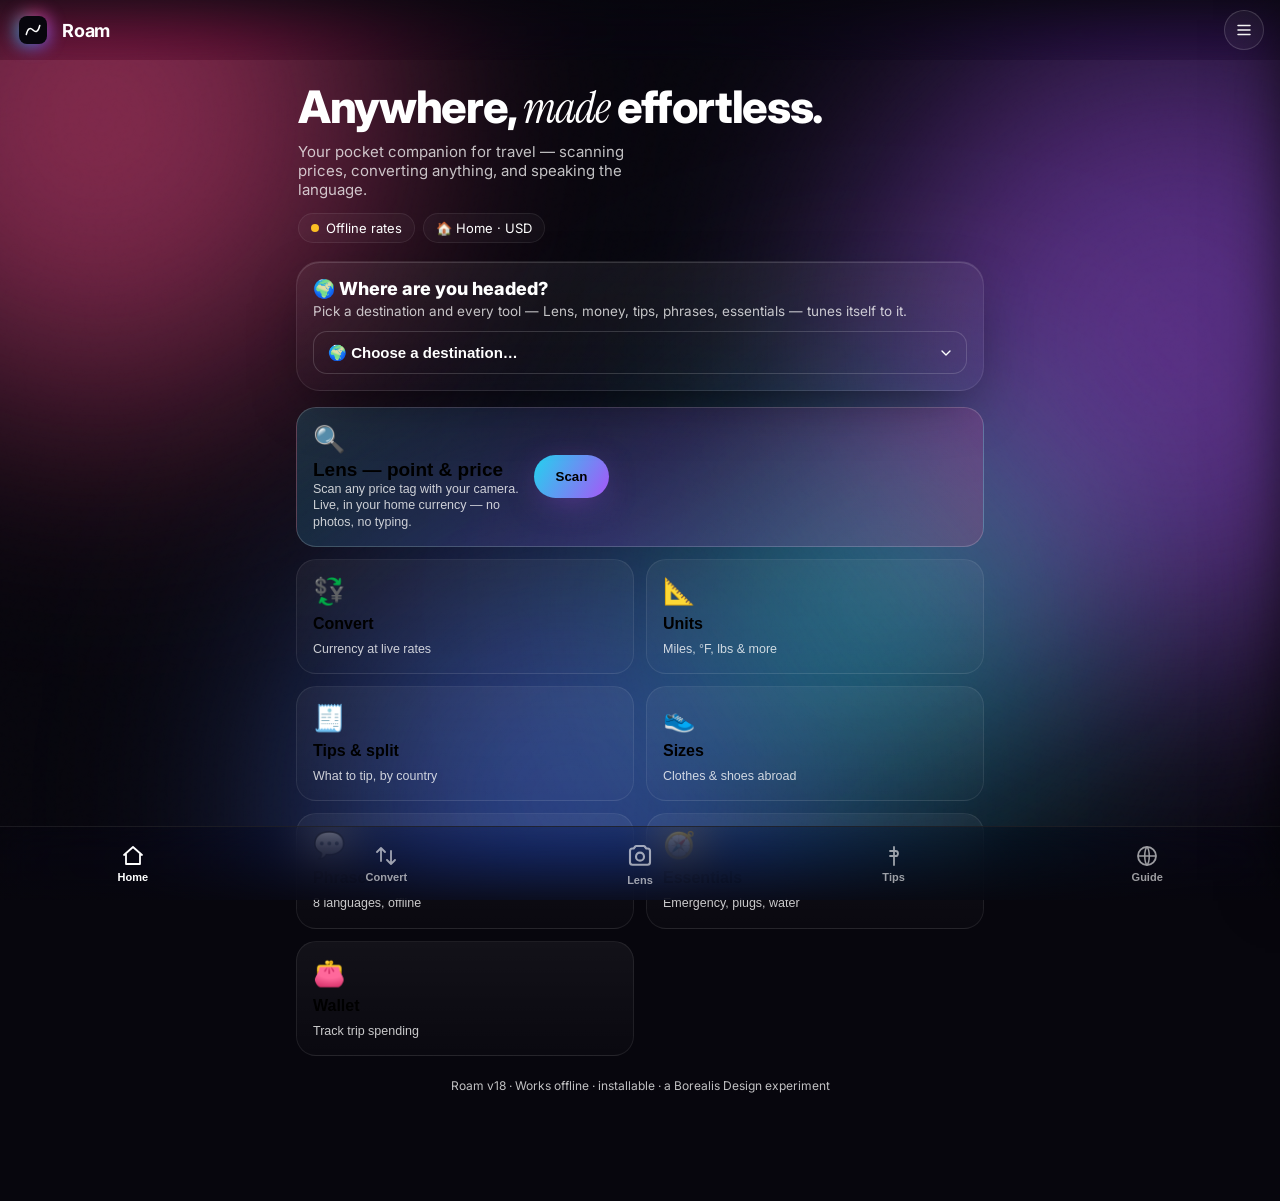
==== commit ecd9b031: "Sale-rack mode: quick % off selector on the scanner Clearance racks advertise 50%/60% off the tag pr" ====
--- a/converter/index.html
+++ b/converter/index.html
@@ -166,6 +166,14 @@
   .lens-result .src { font-size:14px; color:#fff; opacity:.75; margin-top:4px; }
   .lens-pill { display:inline-flex; align-items:center; gap:8px; padding:8px 14px; border-radius:999px; background: rgba(6,5,12,0.75); border:1px solid rgba(255,255,255,0.16); font-size:13px; font-weight:600; }
   .lens-controls { display:flex; align-items:center; gap:10px; }
+  /* Sale-rack quick discount: tap the rack's % off once, every scan
+     converts the AFTER-discount price. */
+  .lens-sale { display:flex; align-items:center; gap:6px; flex-wrap:wrap; justify-content:center; }
+  .lens-sale .sale-label { font-size:12px; font-weight:700; color:#fff; opacity:.75; margin-right:2px; }
+  .sale-chip { padding:7px 12px; border-radius:999px; border:1px solid rgba(255,255,255,0.16); background:rgba(6,5,12,0.75);
+    color:#fff; font-weight:700; font-size:13px; font-family:inherit; cursor:pointer; }
+  .sale-chip.on { background:linear-gradient(120deg, var(--aurora-4), var(--aurora-3)); border-color:transparent; color:#06121c; }
+  .lens-result .sale-note { display:inline-block; font-size:12px; font-weight:800; color:var(--aurora-4); margin-top:4px; }
   .lens-cta-round { width:52px; height:52px; border-radius:999px; display:grid; place-items:center; border:1px solid rgba(255,255,255,0.2); background: rgba(6,5,12,0.7); color:#fff; cursor:pointer; }
   .lens-sel { background: rgba(6,5,12,0.75); color:#fff; border:1px solid rgba(255,255,255,0.18); border-radius:12px; padding:9px 30px 9px 12px; font-weight:700; font-size:14px; appearance:none; -webkit-appearance:none;
     background-image: url("data:image/svg+xml,%3Csvg xmlns='http://www.w3.org/2000/svg' width='14' height='14' viewBox='0 0 24 24' fill='none'%3E%3Cpath d='M6 9l6 6 6-6' stroke='%23fff' stroke-width='2' stroke-linecap='round' stroke-linejoin='round'/%3E%3C/svg%3E"); background-repeat:no-repeat; background-position: right 9px center; }
@@ -357,6 +365,7 @@
       <div class="conv" id="lensConv">—</div>
       <div class="src" id="lensSrc"></div>
     </div>
+    <div class="lens-sale" id="lensSale" aria-label="Discount to apply to scanned prices"></div>
     <div class="lens-controls">
       <label class="lens-pill" style="gap:6px">From
         <select id="lensShop" class="lens-sel" aria-label="Shop currency"></select>
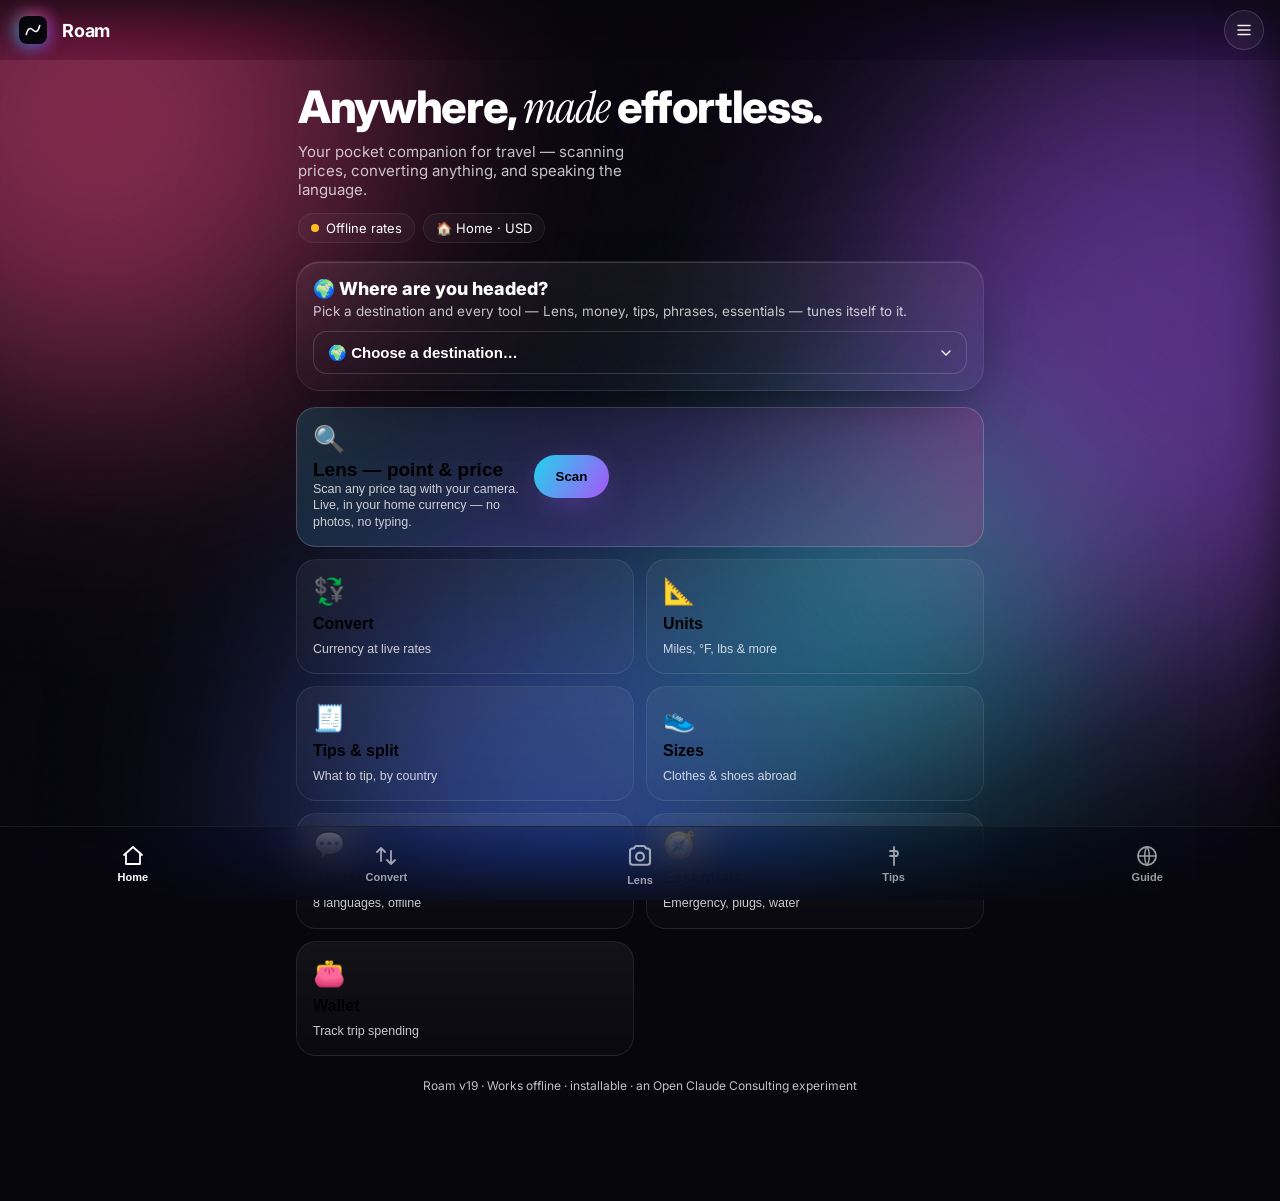
==== commit d6544a48: "Rebrand site from Borealis Design to Open Claude Consulting Update the studio name across the homepa" ====
--- a/converter/index.html
+++ b/converter/index.html
@@ -4,7 +4,7 @@
 <meta charset="UTF-8" />
 <meta name="viewport" content="width=device-width, initial-scale=1.0, viewport-fit=cover, maximum-scale=1" />
 <title>Roam — your pocket travel companion</title>
-<meta name="description" content="Roam by Borealis: point your camera at any price tag and see it in your home currency — plus offline converters, tipping, sizes, a phrasebook and country essentials for travellers." />
+<meta name="description" content="Roam by Open Claude Consulting: point your camera at any price tag and see it in your home currency — plus offline converters, tipping, sizes, a phrasebook and country essentials for travellers." />
 <meta name="theme-color" content="#07060d" />
 
 <!-- PWA -->
@@ -339,7 +339,7 @@
     </div>
 
     <span style="flex:1"></span>
-    <p style="font-size:11.5px;opacity:.5;margin:20px 0 0;line-height:1.5">Works offline once loaded · rates are indicative.<br/>A Borealis Design experiment.</p>
+    <p style="font-size:11.5px;opacity:.5;margin:20px 0 0;line-height:1.5">Works offline once loaded · rates are indicative.<br/>An Open Claude Consulting experiment.</p>
   </div>
 </div>
 
